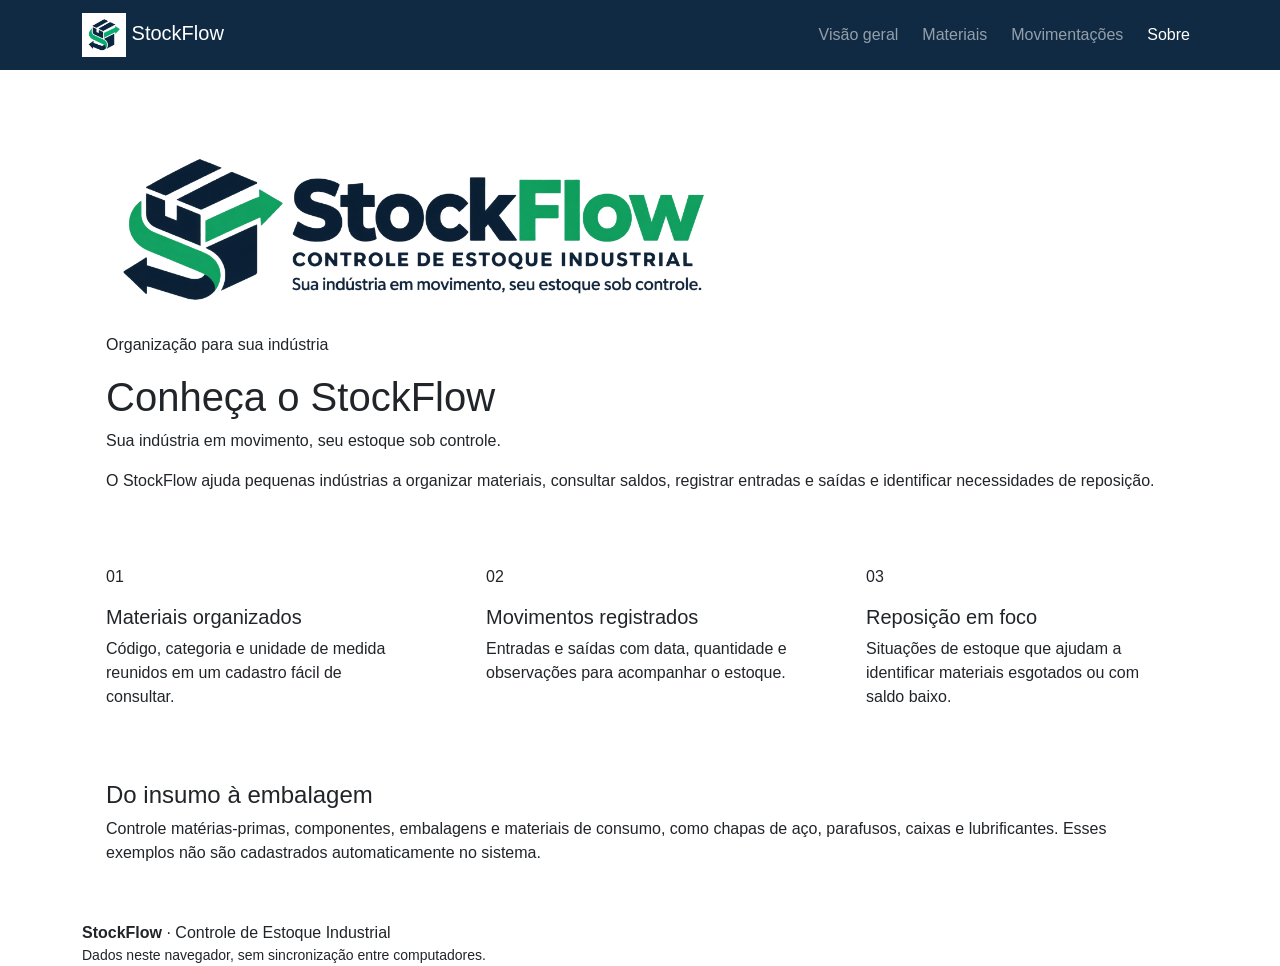
==== about.html @ fba28be2 "feat: adiciona a estrutura e a navegação entre páginas" ====
<!DOCTYPE html>
<html lang="pt-BR">
<head>
    <meta charset="UTF-8">
    <meta name="viewport" content="width=device-width, initial-scale=1.0">
    <meta name="description" content="Conheça o StockFlow, sistema de controle de estoque industrial para pequenas indústrias.">
    <title>Sobre | StockFlow</title>
    <link rel="icon" type="image/png" href="images/symbol-stockflow.png">
    <link href="https://cdn.jsdelivr.net/npm/bootstrap@5.3.8/dist/css/bootstrap.min.css" rel="stylesheet" integrity="sha384-sRIl4kxILFvY47J16cr9ZwB07vP4J8+LH7qKQnuqkuIAvNWLzeN8tE5YBujZqJLB" crossorigin="anonymous">
    <link rel="stylesheet" href="style.css">
    <script src="https://cdn.jsdelivr.net/npm/bootstrap@5.3.8/dist/js/bootstrap.bundle.min.js" integrity="sha384-FKyoEForCGlyvwx9Hj09JcYn3nv7wiPVlz7YYwJrWVcXK/BmnVDxM+D2scQbITxI" crossorigin="anonymous" defer></script>
    <script src="script.js" defer></script>
</head>
<body>
    <a class="atalho-conteudo" href="#conteudo">Ir para o conteúdo</a>
    <header class="cabecalho">
        <nav class="navbar navbar-expand-md" data-bs-theme="dark" aria-label="Navegação principal">
            <div class="container">
                <a class="navbar-brand marca" href="index.html" aria-label="StockFlow: página inicial">
                    <img src="images/symbol-stockflow.png" alt="" width="44" height="44">
                    <span>Stock<span class="marca-destaque">Flow</span></span>
                </a>
                <button class="navbar-toggler" type="button" data-bs-toggle="collapse" data-bs-target="#menu-principal" aria-controls="menu-principal" aria-expanded="false" aria-label="Abrir ou fechar menu">
                    <span class="navbar-toggler-icon"></span>
                </button>
                <div class="collapse navbar-collapse" id="menu-principal">
                    <ul class="navbar-nav ms-auto gap-md-2">
                        <li class="nav-item"><a class="nav-link" href="index.html">Visão geral</a></li>
                        <li class="nav-item"><a class="nav-link" href="materials.html">Materiais</a></li>
                        <li class="nav-item"><a class="nav-link" href="movements.html">Movimentações</a></li>
                        <li class="nav-item"><a class="nav-link" href="about.html">Sobre</a></li>
                    </ul>
                </div>
            </div>
        </nav>
    </header>
    <main class="container conteudo-principal" id="conteudo" tabindex="-1">
        <div class="mensagem mb-4" id="mensagem-sistema" role="alert" hidden></div>
        <noscript><p class="mensagem mensagem-erro">Ative o JavaScript para utilizar os formulários e consultar o estoque. O menu em telas pequenas também depende de JavaScript.</p></noscript>
        <section class="painel mb-4" aria-labelledby="titulo-pagina">
            <img class="logomarca-completa" src="images/logo-stockflow.png" alt="StockFlow — Controle de Estoque Industrial. Sua indústria em movimento, seu estoque sob controle.">
            <p class="identificador">Organização para sua indústria</p>
            <h1 id="titulo-pagina">Conheça o StockFlow</h1>
            <p class="slogan">Sua indústria em movimento, seu estoque sob controle.</p>
            <p class="mb-0">O StockFlow ajuda pequenas indústrias a organizar materiais, consultar saldos, registrar entradas e saídas e identificar necessidades de reposição.</p>
        </section>
        <section class="row g-4 mb-4" aria-label="Benefícios do StockFlow">
            <div class="col-md-4">
                <article class="painel h-100">
                    <p class="numero-secao" aria-hidden="true">01</p>
                    <h2 class="h5">Materiais organizados</h2>
                    <p class="mb-0">Código, categoria e unidade de medida reunidos em um cadastro fácil de consultar.</p>
                </article>
            </div>
            <div class="col-md-4">
                <article class="painel h-100">
                    <p class="numero-secao" aria-hidden="true">02</p>
                    <h2 class="h5">Movimentos registrados</h2>
                    <p class="mb-0">Entradas e saídas com data, quantidade e observações para acompanhar o estoque.</p>
                </article>
            </div>
            <div class="col-md-4">
                <article class="painel h-100">
                    <p class="numero-secao" aria-hidden="true">03</p>
                    <h2 class="h5">Reposição em foco</h2>
                    <p class="mb-0">Situações de estoque que ajudam a identificar materiais esgotados ou com saldo baixo.</p>
                </article>
            </div>
        </section>
        <section class="painel" aria-labelledby="titulo-exemplos">
            <h2 class="h4" id="titulo-exemplos">Do insumo à embalagem</h2>
            <p class="mb-0">Controle matérias-primas, componentes, embalagens e materiais de consumo, como chapas de aço, parafusos, caixas e lubrificantes. Esses exemplos não são cadastrados automaticamente no sistema.</p>
        </section>
    </main>
    <footer class="rodape">
        <div class="container rodape-conteudo">
            <p class="mb-0"><strong>StockFlow</strong> · Controle de Estoque Industrial</p>
            <p class="small mb-0">Dados neste navegador, sem sincronização entre computadores.</p>
        </div>
    </footer>
</body>
</html>
---- style.css ----
body {
    display: flex;
    flex-direction: column;
    min-height: 100vh;
    font-family: Arial, Helvetica, sans-serif;
}

main {
    flex: 1;
}

.cabecalho {
    background: #102A43;
}

.marca img {
    background: white;
}

.conteudo-principal {
    padding-top: 2rem;
    padding-bottom: 2rem;
}

.painel {
    padding: 1.5rem;
}

.logomarca-completa {
    max-width: 100%;
    width: 620px;
}

.atalho-conteudo {
    position: absolute;
    left: -10000px;
}

.atalho-conteudo:focus {
    left: 1rem;
    z-index: 1100;
    background: white;
}
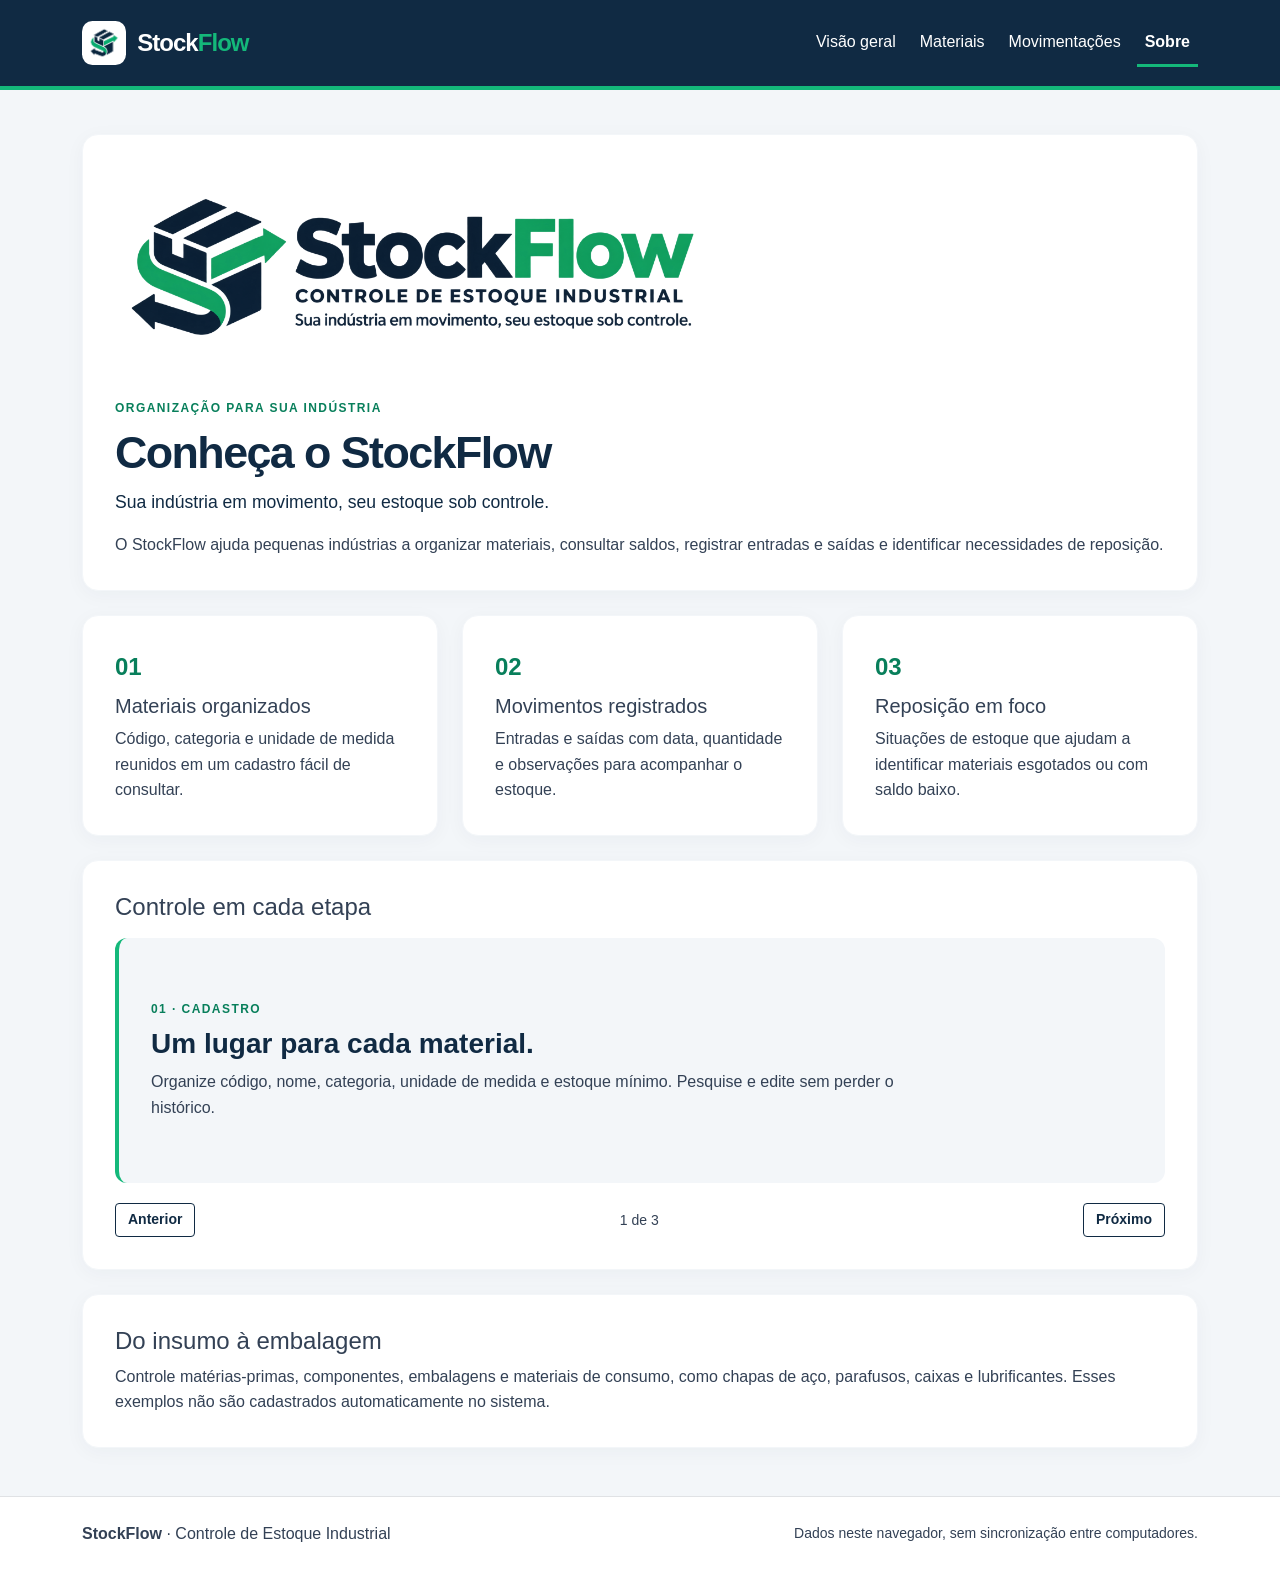
==== commit 012e8b85: "feat: adiciona indicadores, alertas e carrossel de recursos" ====
--- a/about.html
+++ b/about.html
@@ -67,6 +67,39 @@
                 </article>
             </div>
         </section>
+        <section class="painel mb-4" aria-labelledby="titulo-recursos">
+            <h2 class="h4 mb-3" id="titulo-recursos">Controle em cada etapa</h2>
+            <div class="carousel slide" id="carrossel-recursos" role="region" aria-roledescription="carrossel" aria-label="Recursos do StockFlow">
+                <div class="carousel-inner">
+                    <div class="carousel-item active" role="group" aria-roledescription="slide" aria-label="1 de 3: cadastro">
+                        <div class="slide-recurso">
+                            <p class="identificador">01 · Cadastro</p>
+                            <h3>Um lugar para cada material.</h3>
+                            <p>Organize código, nome, categoria, unidade de medida e estoque mínimo. Pesquise e edite sem perder o histórico.</p>
+                        </div>
+                    </div>
+                    <div class="carousel-item" role="group" aria-roledescription="slide" aria-label="2 de 3: movimentações">
+                        <div class="slide-recurso">
+                            <p class="identificador">02 · Movimentações</p>
+                            <h3>Saiba o que entra e o que sai.</h3>
+                            <p>Registre quantidades com data e hora automáticas. Saídas acima do saldo são bloqueadas para manter o estoque consistente.</p>
+                        </div>
+                    </div>
+                    <div class="carousel-item" role="group" aria-roledescription="slide" aria-label="3 de 3: alertas">
+                        <div class="slide-recurso">
+                            <p class="identificador">03 · Alertas</p>
+                            <h3>Reposição no momento certo.</h3>
+                            <p>Identifique materiais esgotados ou com estoque baixo na visão geral. Cada situação combina texto e cor para facilitar a leitura.</p>
+                        </div>
+                    </div>
+                </div>
+                <div class="controles-carrossel">
+                    <button class="btn btn-outline-primary btn-sm" type="button" data-bs-target="#carrossel-recursos" data-bs-slide="prev">Anterior</button>
+                    <p class="small mb-0" id="status-carrossel" aria-live="polite" aria-atomic="true">1 de 3</p>
+                    <button class="btn btn-outline-primary btn-sm" type="button" data-bs-target="#carrossel-recursos" data-bs-slide="next">Próximo</button>
+                </div>
+            </div>
+        </section>
         <section class="painel" aria-labelledby="titulo-exemplos">
             <h2 class="h4" id="titulo-exemplos">Do insumo à embalagem</h2>
             <p class="mb-0">Controle matérias-primas, componentes, embalagens e materiais de consumo, como chapas de aço, parafusos, caixas e lubrificantes. Esses exemplos não são cadastrados automaticamente no sistema.</p>
--- a/style.css
+++ b/style.css
@@ -1,43 +1,428 @@
+:root {
+    --cor-primaria: #102A43;
+    --cor-destaque: #14B87A;
+    --cor-botao: #087F5B;
+    --cor-superficie: #FFFFFF;
+    --cor-fundo: #F3F6F9;
+    --cor-texto: #334155;
+    --cor-alerta: #B45309;
+    --cor-erro: #B91C1C;
+}
+
 body {
     display: flex;
     flex-direction: column;
     min-height: 100vh;
+    margin: 0;
+    background-color: var(--cor-fundo);
+    color: var(--cor-texto);
     font-family: Arial, Helvetica, sans-serif;
+    line-height: 1.6;
 }
 
 main {
     flex: 1;
 }
 
+h1,
+h2,
+h3 {
+    color: var(--cor-primaria);
+    font-weight: 700;
+}
+
+h1 {
+    font-size: clamp(2rem, 4vw, 2.8rem);
+    letter-spacing: -0.035em;
+}
+
+a {
+    color: var(--cor-botao);
+    text-underline-offset: 0.2em;
+}
+
+a:hover {
+    color: var(--cor-primaria);
+}
+
+/* O foco precisa continuar visível em links, botões e campos. */
+a:focus-visible,
+button:focus-visible,
+input:focus-visible,
+select:focus-visible,
+textarea:focus-visible,
+[tabindex="0"]:focus-visible {
+    outline: 3px solid var(--cor-primaria);
+    outline-offset: 4px;
+}
+
 .cabecalho {
-    background: #102A43;
+    background-color: var(--cor-primaria);
+    border-bottom: 4px solid var(--cor-destaque);
+}
+
+.navbar {
+    min-height: 86px;
+}
+
+.marca {
+    display: inline-flex;
+    align-items: center;
+    gap: 0.7rem;
+    color: var(--cor-superficie);
+    font-size: 1.5rem;
+    font-weight: 700;
+    letter-spacing: -0.04em;
 }
 
 .marca img {
-    background: white;
+    padding: 0.2rem;
+    background-color: var(--cor-superficie);
+    border-radius: 0.65rem;
+    object-fit: contain;
+}
+
+.marca-destaque {
+    color: var(--cor-destaque);
+}
+
+.cabecalho .nav-link {
+    padding: 0.6rem 0.85rem;
+    color: var(--cor-superficie);
+    border-bottom: 3px solid transparent;
+}
+
+.cabecalho .nav-link:hover,
+.cabecalho .nav-link.active {
+    color: var(--cor-superficie);
+    border-bottom-color: var(--cor-destaque);
+}
+
+.cabecalho .nav-link.active {
+    font-weight: 700;
+}
+
+.cabecalho a:focus-visible,
+.cabecalho button:focus-visible {
+    outline-color: var(--cor-superficie);
 }
 
 .conteudo-principal {
-    padding-top: 2rem;
-    padding-bottom: 2rem;
+    padding-top: 2.75rem;
+    padding-bottom: 3rem;
+}
+
+.titulo-secao {
+    margin-bottom: 1.75rem;
 }
 
 .painel {
-    padding: 1.5rem;
+    padding: 2rem;
+    background-color: var(--cor-superficie);
+    border: 1px solid var(--cor-fundo);
+    border-radius: 1rem;
+    box-shadow: 0 4px 20px color-mix(in srgb, var(--cor-primaria) 4%, transparent);
+}
+
+.apresentacao {
+    display: flex;
+    align-items: center;
+    justify-content: space-between;
+    gap: 2rem;
+    padding: 2.5rem;
+    border-top: 4px solid var(--cor-destaque);
+}
+
+.apresentacao > div {
+    max-width: 740px;
+}
+
+.simbolo-apresentacao {
+    flex-shrink: 0;
+    object-fit: contain;
+}
+
+.identificador {
+    margin-bottom: 0.5rem;
+    color: var(--cor-botao);
+    font-size: 0.75rem;
+    font-weight: 700;
+    letter-spacing: 0.12em;
+    text-transform: uppercase;
+}
+
+.slogan {
+    color: var(--cor-primaria);
+    font-size: 1.1rem;
+}
+
+.texto-secundario,
+.form-text {
+    color: var(--cor-texto);
+}
+
+.btn-primary {
+    --bs-btn-color: var(--cor-superficie);
+    --bs-btn-bg: var(--cor-botao);
+    --bs-btn-border-color: var(--cor-botao);
+    --bs-btn-hover-color: var(--cor-superficie);
+    --bs-btn-hover-bg: var(--cor-primaria);
+    --bs-btn-hover-border-color: var(--cor-primaria);
+    --bs-btn-active-color: var(--cor-superficie);
+    --bs-btn-active-bg: var(--cor-primaria);
+    --bs-btn-active-border-color: var(--cor-primaria);
+}
+
+.btn-outline-primary {
+    --bs-btn-color: var(--cor-primaria);
+    --bs-btn-border-color: var(--cor-primaria);
+    --bs-btn-hover-color: var(--cor-superficie);
+    --bs-btn-hover-bg: var(--cor-primaria);
+    --bs-btn-hover-border-color: var(--cor-primaria);
+    --bs-btn-active-color: var(--cor-superficie);
+    --bs-btn-active-bg: var(--cor-primaria);
+    --bs-btn-active-border-color: var(--cor-primaria);
+}
+
+.btn {
+    padding: 0.65rem 1rem;
+    font-weight: 600;
+}
+
+.btn-sm {
+    padding: 0.35rem 0.75rem;
 }
 
 .logomarca-completa {
-    max-width: 100%;
-    width: 620px;
+    display: block;
+    width: 100%;
+    max-width: 600px;
+    height: auto;
+    margin-bottom: 2rem;
+}
+
+.numero-secao {
+    margin-bottom: 0.5rem;
+    color: var(--cor-botao);
+    font-size: 1.5rem;
+    font-weight: 700;
+}
+
+/* Mensagens e situações combinam texto com cor. */
+.mensagem {
+    padding: 1rem 1.25rem;
+    border: 1px solid currentColor;
+    border-radius: 0.6rem;
+    background-color: var(--cor-superficie);
+    overflow-wrap: anywhere;
+}
+
+.mensagem-erro {
+    color: var(--cor-erro);
+}
+
+.mensagem-sucesso {
+    color: var(--cor-botao);
+}
+
+.cabecalho-painel {
+    display: flex;
+    align-items: flex-end;
+    justify-content: space-between;
+    gap: 1.5rem;
+    flex-wrap: wrap;
+    margin-bottom: 1.5rem;
+}
+
+.campo-pesquisa {
+    width: 100%;
+    max-width: 340px;
+}
+
+.estado-vazio {
+    margin: 0;
+    padding: 2rem 1rem;
+    background-color: var(--cor-fundo);
+    border-radius: 0.65rem;
+    text-align: center;
+}
+
+.table {
+    --bs-table-color: var(--cor-texto);
+    --bs-table-bg: var(--cor-superficie);
+    --bs-table-border-color: var(--cor-fundo);
+    min-width: 760px;
+}
+
+.table thead th {
+    padding: 0.9rem;
+    background-color: var(--cor-fundo);
+    color: var(--cor-primaria);
+    white-space: nowrap;
+    font-size: 0.85rem;
+}
+
+.table td {
+    padding: 1rem 0.9rem;
+    max-width: 300px;
+    overflow-wrap: anywhere;
+}
+
+.situacao {
+    display: inline-block;
+    padding: 0.2rem 0.65rem;
+    border: 1px solid currentColor;
+    border-radius: 2rem;
+    font-size: 0.8rem;
+    font-weight: 700;
+    white-space: nowrap;
+}
+
+.situacao-disponivel {
+    color: var(--cor-botao);
+}
+
+.situacao-baixo {
+    color: var(--cor-alerta);
+}
+
+.situacao-esgotado {
+    color: var(--cor-erro);
+}
+
+.form-label {
+    color: var(--cor-primaria);
+    font-weight: 600;
+}
+
+.form-control,
+.form-select {
+    padding: 0.65rem 0.8rem;
+    color: var(--cor-texto);
+    border-color: color-mix(in srgb, var(--cor-texto) 40%, var(--cor-superficie));
+}
+
+.form-control:focus,
+.form-select:focus {
+    border-color: var(--cor-botao);
+    box-shadow: 0 0 0 0.2rem color-mix(in srgb, var(--cor-botao) 18%, transparent);
+}
+
+.rodape {
+    padding: 1.5rem 0;
+    background-color: var(--cor-superficie);
+    border-top: 1px solid color-mix(in srgb, var(--cor-texto) 15%, transparent);
+}
+
+.indicador {
+    border-left: 4px solid var(--cor-primaria);
+}
+
+.valor-indicador {
+    margin: 0.5rem 0;
+    color: var(--cor-primaria);
+    font-size: 2.5rem;
+    font-weight: 700;
+    line-height: 1.2;
+}
+
+.indicador-alerta {
+    border-left-color: var(--cor-alerta);
+}
+
+.indicador-alerta .valor-indicador {
+    color: var(--cor-alerta);
+}
+
+.indicador-erro {
+    border-left-color: var(--cor-erro);
+}
+
+.indicador-erro .valor-indicador {
+    color: var(--cor-erro);
+}
+
+.slide-recurso {
+    display: flex;
+    flex-direction: column;
+    justify-content: center;
+    min-height: 245px;
+    padding: 2rem;
+    background-color: var(--cor-fundo);
+    border-left: 4px solid var(--cor-destaque);
+    border-radius: 0.75rem;
+}
+
+.slide-recurso p:last-child {
+    max-width: 760px;
+    margin-bottom: 0;
+}
+
+.controles-carrossel {
+    display: flex;
+    align-items: center;
+    justify-content: space-between;
+    gap: 1rem;
+    margin-top: 1.25rem;
+}
+
+.rodape-conteudo {
+    display: flex;
+    justify-content: space-between;
+    align-items: center;
+    gap: 1rem;
+    flex-wrap: wrap;
 }
 
 .atalho-conteudo {
-    position: absolute;
-    left: -10000px;
-}
-
-.atalho-conteudo:focus {
+    position: fixed;
+    top: 1rem;
     left: 1rem;
     z-index: 1100;
-    background: white;
-}
+    padding: 0.75rem 1rem;
+    background-color: var(--cor-superficie);
+    color: var(--cor-primaria);
+    transform: translateY(-200%);
+}
+
+.atalho-conteudo:focus {
+    transform: translateY(0);
+}
+
+@media (max-width: 767.98px) {
+    .conteudo-principal {
+        padding-top: 1.75rem;
+        padding-bottom: 2rem;
+    }
+
+    .painel,
+    .apresentacao {
+        padding: 1.25rem;
+    }
+
+    .apresentacao {
+        align-items: flex-start;
+    }
+
+    .simbolo-apresentacao {
+        display: none;
+    }
+
+    .navbar-collapse {
+        padding-top: 1rem;
+        padding-bottom: 0.5rem;
+    }
+
+    .rodape-conteudo {
+        flex-direction: column;
+        align-items: flex-start;
+        gap: 0.5rem;
+    }
+}
+
+@media (max-width: 399.98px) {
+    .apresentacao .btn {
+        display: block;
+        margin-top: 0.75rem;
+    }
+}
